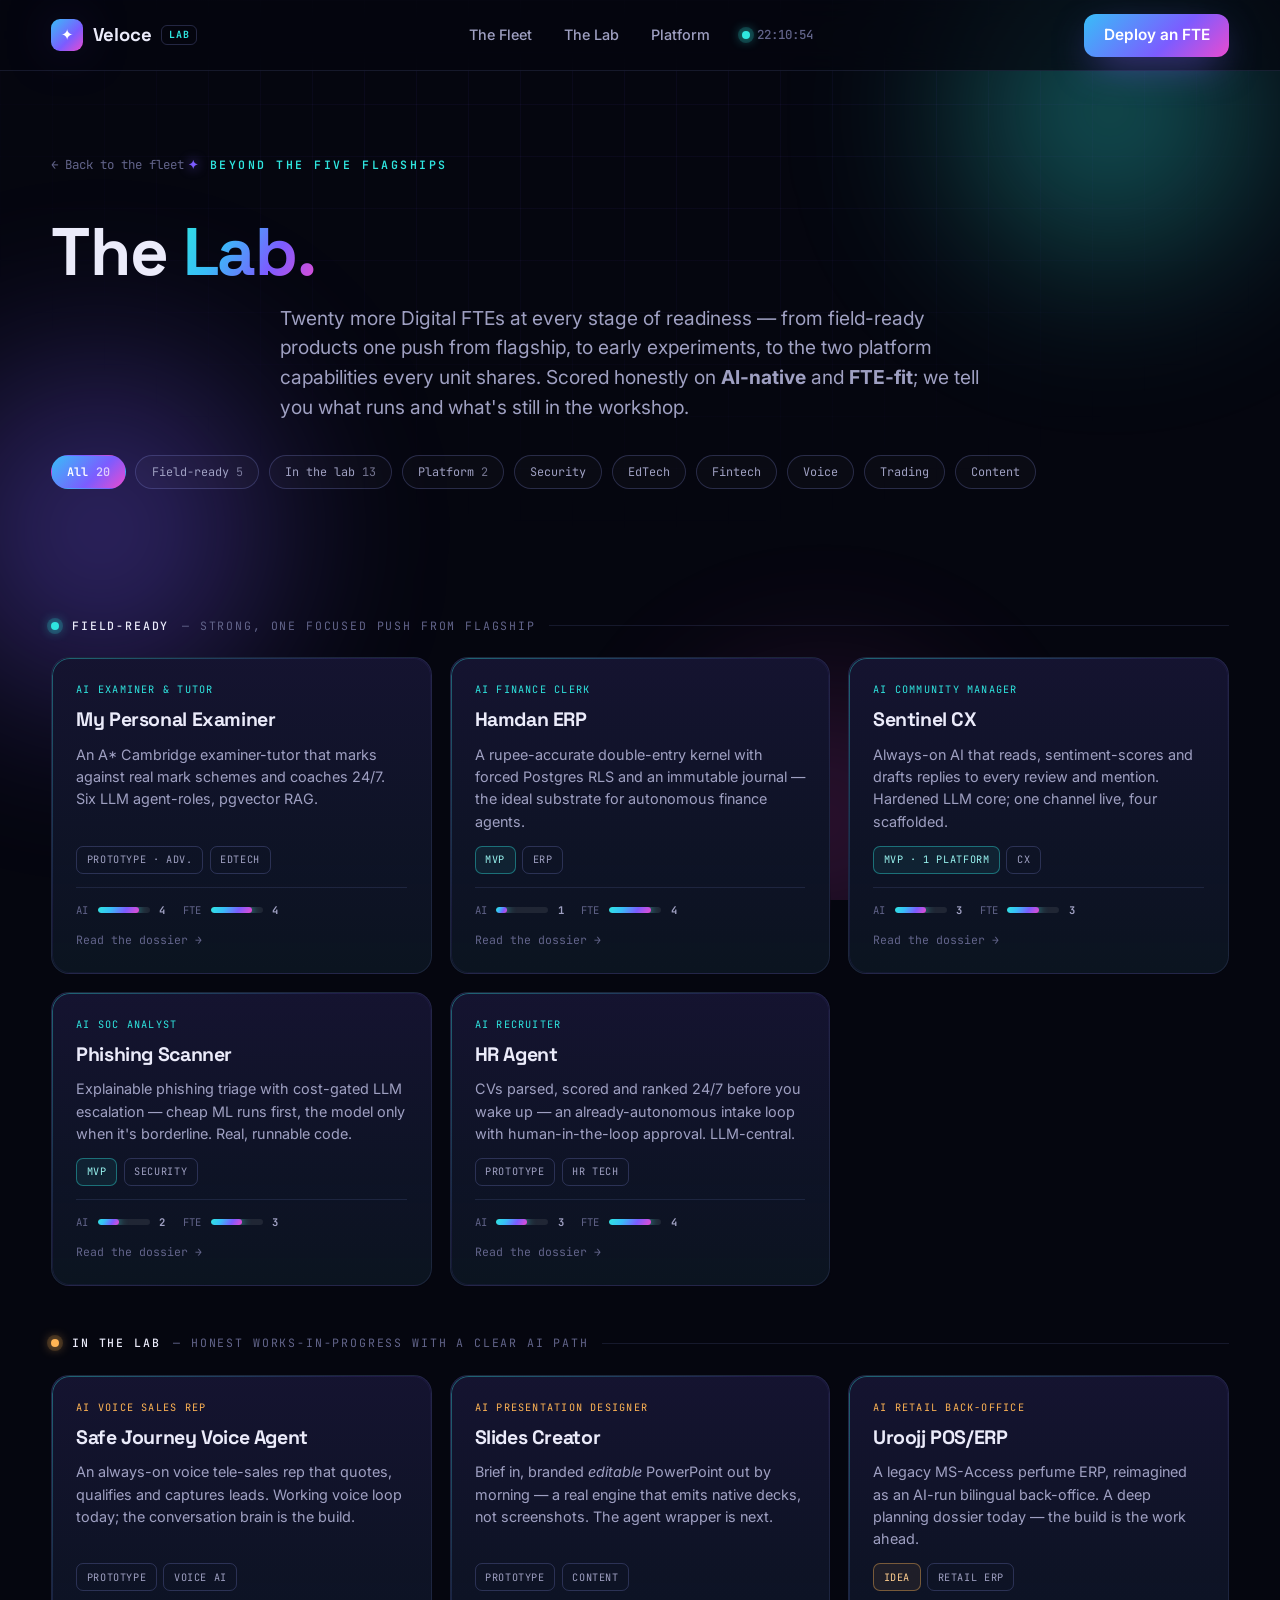
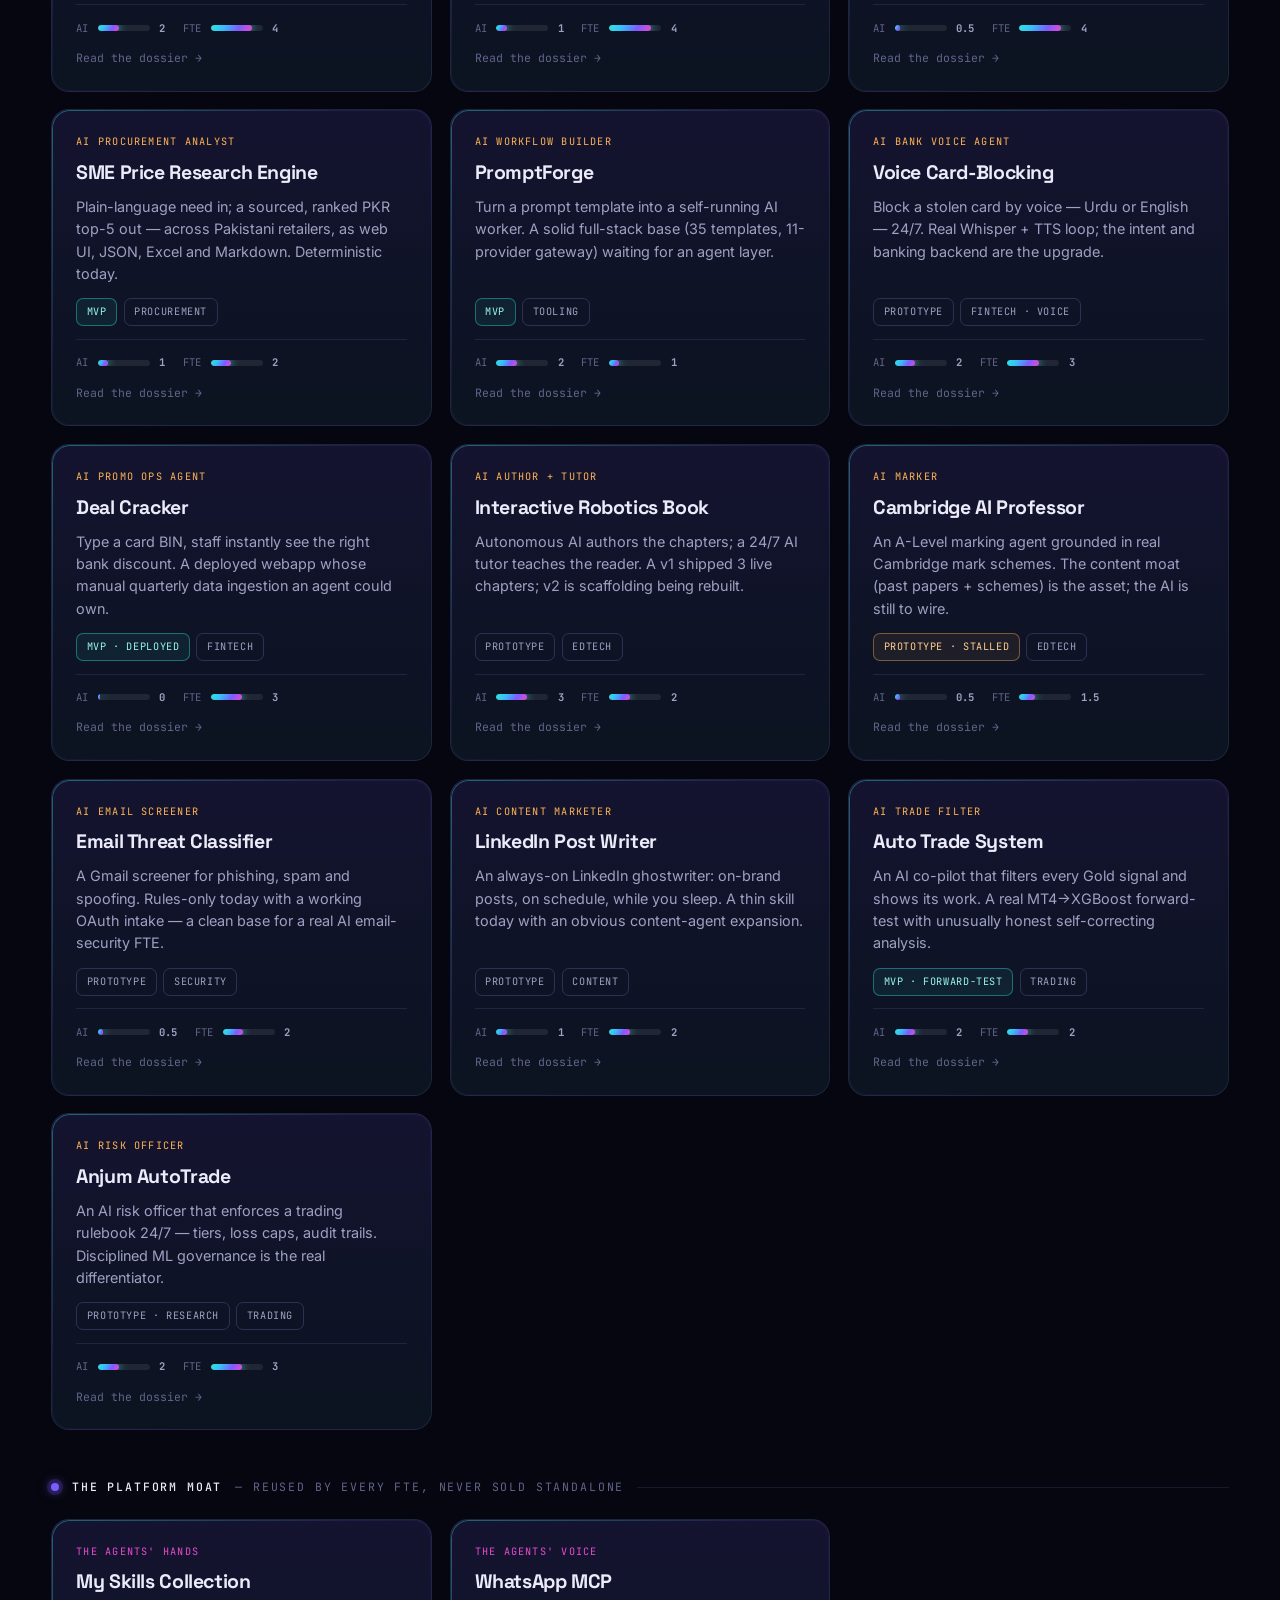
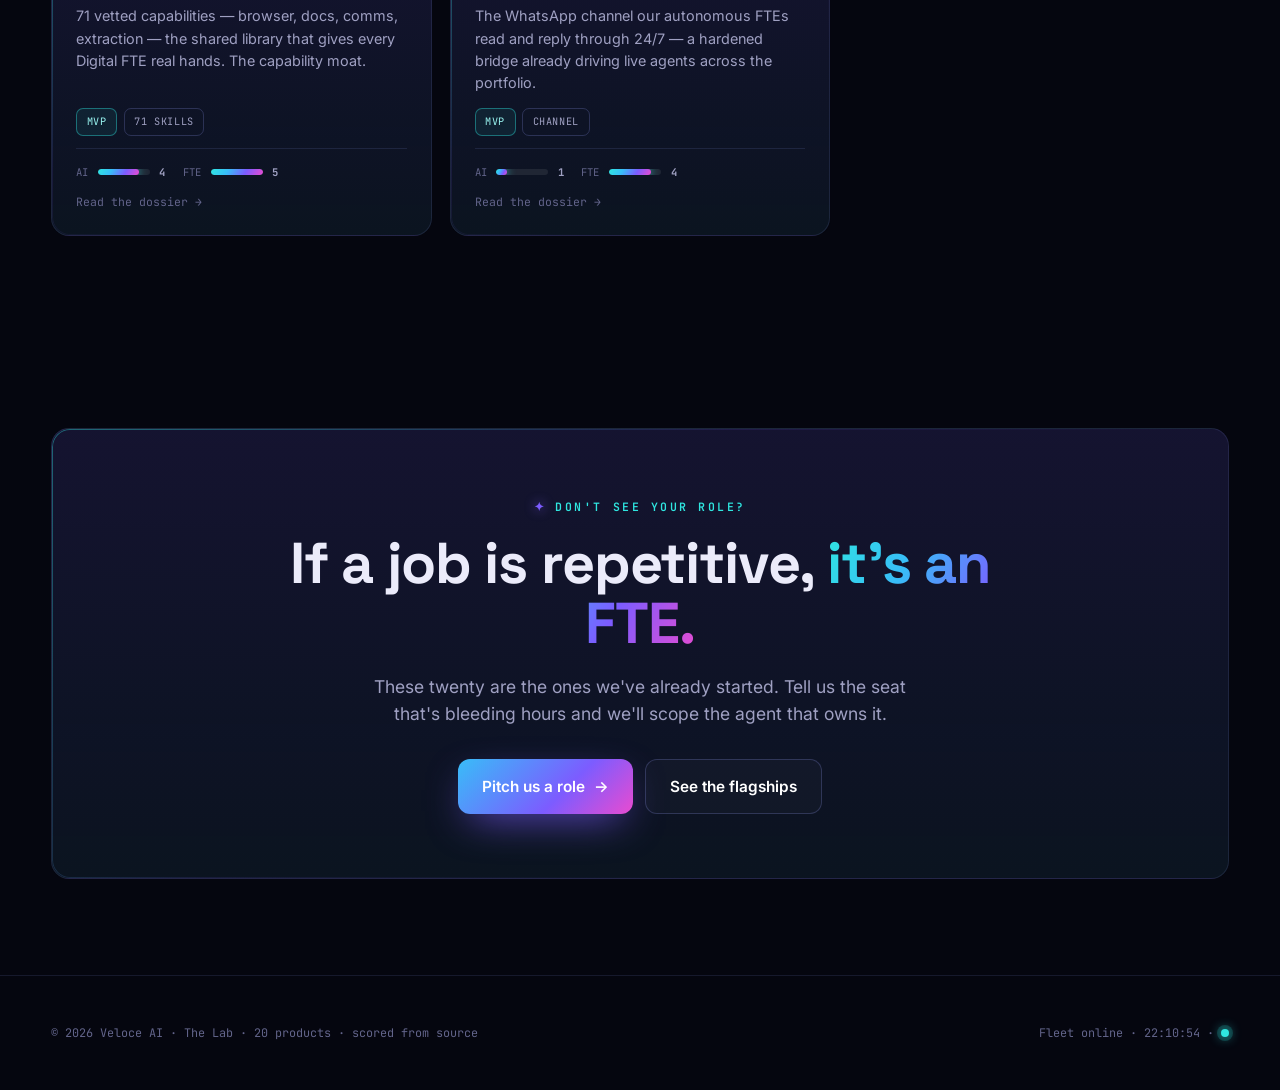
==== lab.html @ d2871a41 "Veloce-AI v0.2 — homepage showcase (brand, illustrations, process path, intro) Co-Authored-By: Claud" ====
<!DOCTYPE html>
<html lang="en">
<head>
<meta charset="UTF-8" />
<meta name="viewport" content="width=device-width, initial-scale=1.0" />
<title>The Lab · 20 more FTEs in development — Veloce AI</title>
<meta name="description" content="Beyond the five flagships: 20 more Digital FTEs across security, fintech, edtech, voice, content and trading — field-ready, incubating, and the platform capabilities that power them all." />
<link rel="preconnect" href="https://fonts.googleapis.com">
<link rel="preconnect" href="https://fonts.gstatic.com" crossorigin>
<link href="https://fonts.googleapis.com/css2?family=Space+Grotesk:wght@500;600;700&family=Inter:wght@400;500;600;700&family=JetBrains+Mono:wght@400;500;600&display=swap" rel="stylesheet">
<link rel="stylesheet" href="assets/styles.css" />
<noscript><style>.reveal{opacity:1!important;transform:none!important}.lab-card.hide{display:flex!important}</style></noscript>
</head>
<body>
<div class="void-base"></div>
<div class="orbs"><span class="orb c1"></span><span class="orb c2"></span><span class="orb c3"></span></div>
<div class="grid-bg"></div>

<nav>
  <div class="wrap">
    <a class="brand" href="index.html"><span class="mark">✦</span> Veloce <span class="ai">LAB</span></a>
    <div class="nav-links">
      <a href="index.html#fleet">The Fleet</a>
      <a href="lab.html">The Lab</a>
      <a href="index.html#platform">Platform</a>
      <span class="nav-clock"><span class="dot"></span><span data-clock>00:00:00</span></span>
    </div>
    <div class="nav-cta"><a href="index.html#final" class="btn btn-primary" style="padding:.6rem 1.2rem">Deploy an FTE</a></div>
    <div class="nav-burger"><span></span><span></span><span></span></div>
  </div>
</nav>

<header class="hero p-hero">
  <div class="wrap">
    <a class="p-back" href="index.html#fleet">← Back to the fleet</a>
    <span class="eyebrow reveal">Beyond the five flagships</span>
    <h1 class="reveal">The <span class="ai-grad-text">Lab.</span></h1>
    <p class="sub reveal">Twenty more Digital FTEs at every stage of readiness — from field-ready products one push from flagship, to early experiments, to the two platform capabilities every unit shares. Scored honestly on <b>AI-native</b> and <b>FTE-fit</b>; we tell you what runs and what's still in the workshop.</p>
    <div class="lab-filters reveal">
      <button class="chip active" data-filter="all">All <span class="c">20</span></button>
      <button class="chip" data-filter="field">Field-ready <span class="c">5</span></button>
      <button class="chip" data-filter="lab">In the lab <span class="c">13</span></button>
      <button class="chip" data-filter="platform">Platform <span class="c">2</span></button>
      <button class="chip" data-filter="security">Security</button>
      <button class="chip" data-filter="edtech">EdTech</button>
      <button class="chip" data-filter="fintech">Fintech</button>
      <button class="chip" data-filter="voice">Voice</button>
      <button class="chip" data-filter="trading">Trading</button>
      <button class="chip" data-filter="content">Content</button>
    </div>
  </div>
</header>

<section style="padding-top:1rem">
  <div class="wrap">

    <!-- FIELD-READY -->
    <div class="lab-cat reveal"><span class="dot"></span> <b>Field-ready</b> — strong, one focused push from flagship</div>
    <div class="lab-grid">

      <a class="lab-card glass t-field reveal" data-cat="field edtech" href="../reports/projects/my-personal-examiner.md">
        <div class="lab-role">AI Examiner &amp; Tutor</div><h3>My Personal Examiner</h3>
        <p class="lab-hook">An A* Cambridge examiner-tutor that marks against real mark schemes and coaches 24/7. Six LLM agent-roles, pgvector RAG.</p>
        <div class="lab-tags"><span class="tag">Prototype · adv.</span><span class="tag">EdTech</span></div>
        <div class="lab-meters">
          <div class="meter-row">AI<div class="bar"><i style="width:80%"></i></div><b>4</b></div>
          <div class="meter-row">FTE<div class="bar"><i style="width:80%"></i></div><b>4</b></div>
        </div>
        <span class="lab-open">Read the dossier →</span>
      </a>

      <a class="lab-card glass t-field reveal" data-cat="field erp" href="../reports/projects/hamdan-ent.md">
        <div class="lab-role">AI Finance Clerk</div><h3>Hamdan ERP</h3>
        <p class="lab-hook">A rupee-accurate double-entry kernel with forced Postgres RLS and an immutable journal — the ideal substrate for autonomous finance agents.</p>
        <div class="lab-tags"><span class="tag tag-live">MVP</span><span class="tag">ERP</span></div>
        <div class="lab-meters">
          <div class="meter-row">AI<div class="bar"><i style="width:20%"></i></div><b>1</b></div>
          <div class="meter-row">FTE<div class="bar"><i style="width:80%"></i></div><b>4</b></div>
        </div>
        <span class="lab-open">Read the dossier →</span>
      </a>

      <a class="lab-card glass t-field reveal" data-cat="field cx" href="../reports/projects/social-scrapper.md">
        <div class="lab-role">AI Community Manager</div><h3>Sentinel CX</h3>
        <p class="lab-hook">Always-on AI that reads, sentiment-scores and drafts replies to every review and mention. Hardened LLM core; one channel live, four scaffolded.</p>
        <div class="lab-tags"><span class="tag tag-live">MVP · 1 platform</span><span class="tag">CX</span></div>
        <div class="lab-meters">
          <div class="meter-row">AI<div class="bar"><i style="width:60%"></i></div><b>3</b></div>
          <div class="meter-row">FTE<div class="bar"><i style="width:60%"></i></div><b>3</b></div>
        </div>
        <span class="lab-open">Read the dossier →</span>
      </a>

      <a class="lab-card glass t-field reveal" data-cat="field security" href="../reports/projects/phishing-scanner.md">
        <div class="lab-role">AI SOC Analyst</div><h3>Phishing Scanner</h3>
        <p class="lab-hook">Explainable phishing triage with cost-gated LLM escalation — cheap ML runs first, the model only when it's borderline. Real, runnable code.</p>
        <div class="lab-tags"><span class="tag tag-live">MVP</span><span class="tag">Security</span></div>
        <div class="lab-meters">
          <div class="meter-row">AI<div class="bar"><i style="width:40%"></i></div><b>2</b></div>
          <div class="meter-row">FTE<div class="bar"><i style="width:60%"></i></div><b>3</b></div>
        </div>
        <span class="lab-open">Read the dossier →</span>
      </a>

      <a class="lab-card glass t-field reveal" data-cat="field hr" href="../reports/projects/hr-agent.md">
        <div class="lab-role">AI Recruiter</div><h3>HR Agent</h3>
        <p class="lab-hook">CVs parsed, scored and ranked 24/7 before you wake up — an already-autonomous intake loop with human-in-the-loop approval. LLM-central.</p>
        <div class="lab-tags"><span class="tag">Prototype</span><span class="tag">HR Tech</span></div>
        <div class="lab-meters">
          <div class="meter-row">AI<div class="bar"><i style="width:60%"></i></div><b>3</b></div>
          <div class="meter-row">FTE<div class="bar"><i style="width:80%"></i></div><b>4</b></div>
        </div>
        <span class="lab-open">Read the dossier →</span>
      </a>
    </div>

    <!-- IN THE LAB -->
    <div class="lab-cat reveal"><span class="dot amber"></span> <b>In the lab</b> — honest works-in-progress with a clear AI path</div>
    <div class="lab-grid">

      <a class="lab-card glass t-lab reveal" data-cat="lab voice" href="../reports/projects/travel-insurance-voice-agent.md">
        <div class="lab-role">AI Voice Sales Rep</div><h3>Safe Journey Voice Agent</h3>
        <p class="lab-hook">An always-on voice tele-sales rep that quotes, qualifies and captures leads. Working voice loop today; the conversation brain is the build.</p>
        <div class="lab-tags"><span class="tag">Prototype</span><span class="tag">Voice AI</span></div>
        <div class="lab-meters">
          <div class="meter-row">AI<div class="bar"><i style="width:40%"></i></div><b>2</b></div>
          <div class="meter-row">FTE<div class="bar"><i style="width:80%"></i></div><b>4</b></div>
        </div>
        <span class="lab-open">Read the dossier →</span>
      </a>

      <a class="lab-card glass t-lab reveal" data-cat="lab content" href="../reports/projects/slides-creator.md">
        <div class="lab-role">AI Presentation Designer</div><h3>Slides Creator</h3>
        <p class="lab-hook">Brief in, branded <em>editable</em> PowerPoint out by morning — a real engine that emits native decks, not screenshots. The agent wrapper is next.</p>
        <div class="lab-tags"><span class="tag">Prototype</span><span class="tag">Content</span></div>
        <div class="lab-meters">
          <div class="meter-row">AI<div class="bar"><i style="width:20%"></i></div><b>1</b></div>
          <div class="meter-row">FTE<div class="bar"><i style="width:80%"></i></div><b>4</b></div>
        </div>
        <span class="lab-open">Read the dossier →</span>
      </a>

      <a class="lab-card glass t-lab reveal" data-cat="lab erp" href="../reports/projects/alyan-uroojj-pos.md">
        <div class="lab-role">AI Retail Back-Office</div><h3>Uroojj POS/ERP</h3>
        <p class="lab-hook">A legacy MS-Access perfume ERP, reimagined as an AI-run bilingual back-office. A deep planning dossier today — the build is the work ahead.</p>
        <div class="lab-tags"><span class="tag tag-road">Idea</span><span class="tag">Retail ERP</span></div>
        <div class="lab-meters">
          <div class="meter-row">AI<div class="bar"><i style="width:10%"></i></div><b>0.5</b></div>
          <div class="meter-row">FTE<div class="bar"><i style="width:80%"></i></div><b>4</b></div>
        </div>
        <span class="lab-open">Read the dossier →</span>
      </a>

      <a class="lab-card glass t-lab reveal" data-cat="lab procurement" href="../reports/projects/price-research.md">
        <div class="lab-role">AI Procurement Analyst</div><h3>SME Price Research Engine</h3>
        <p class="lab-hook">Plain-language need in; a sourced, ranked PKR top-5 out — across Pakistani retailers, as web UI, JSON, Excel and Markdown. Deterministic today.</p>
        <div class="lab-tags"><span class="tag tag-live">MVP</span><span class="tag">Procurement</span></div>
        <div class="lab-meters">
          <div class="meter-row">AI<div class="bar"><i style="width:20%"></i></div><b>1</b></div>
          <div class="meter-row">FTE<div class="bar"><i style="width:40%"></i></div><b>2</b></div>
        </div>
        <span class="lab-open">Read the dossier →</span>
      </a>

      <a class="lab-card glass t-lab reveal" data-cat="lab tooling" href="../reports/projects/promptforge.md">
        <div class="lab-role">AI Workflow Builder</div><h3>PromptForge</h3>
        <p class="lab-hook">Turn a prompt template into a self-running AI worker. A solid full-stack base (35 templates, 11-provider gateway) waiting for an agent layer.</p>
        <div class="lab-tags"><span class="tag tag-live">MVP</span><span class="tag">Tooling</span></div>
        <div class="lab-meters">
          <div class="meter-row">AI<div class="bar"><i style="width:40%"></i></div><b>2</b></div>
          <div class="meter-row">FTE<div class="bar"><i style="width:20%"></i></div><b>1</b></div>
        </div>
        <span class="lab-open">Read the dossier →</span>
      </a>

      <a class="lab-card glass t-lab reveal" data-cat="lab fintech voice" href="../reports/projects/card-blocking-demo.md">
        <div class="lab-role">AI Bank Voice Agent</div><h3>Voice Card-Blocking</h3>
        <p class="lab-hook">Block a stolen card by voice — Urdu or English — 24/7. Real Whisper + TTS loop; the intent and banking backend are the upgrade.</p>
        <div class="lab-tags"><span class="tag">Prototype</span><span class="tag">Fintech · Voice</span></div>
        <div class="lab-meters">
          <div class="meter-row">AI<div class="bar"><i style="width:40%"></i></div><b>2</b></div>
          <div class="meter-row">FTE<div class="bar"><i style="width:60%"></i></div><b>3</b></div>
        </div>
        <span class="lab-open">Read the dossier →</span>
      </a>

      <a class="lab-card glass t-lab reveal" data-cat="lab fintech" href="../reports/projects/card-bin-tracker.md">
        <div class="lab-role">AI Promo Ops Agent</div><h3>Deal Cracker</h3>
        <p class="lab-hook">Type a card BIN, staff instantly see the right bank discount. A deployed webapp whose manual quarterly data ingestion an agent could own.</p>
        <div class="lab-tags"><span class="tag tag-live">MVP · deployed</span><span class="tag">Fintech</span></div>
        <div class="lab-meters">
          <div class="meter-row">AI<div class="bar"><i style="width:4%"></i></div><b>0</b></div>
          <div class="meter-row">FTE<div class="bar"><i style="width:60%"></i></div><b>3</b></div>
        </div>
        <span class="lab-open">Read the dossier →</span>
      </a>

      <a class="lab-card glass t-lab reveal" data-cat="lab edtech" href="../reports/projects/interactive-robotics-book.md">
        <div class="lab-role">AI Author + Tutor</div><h3>Interactive Robotics Book</h3>
        <p class="lab-hook">Autonomous AI authors the chapters; a 24/7 AI tutor teaches the reader. A v1 shipped 3 live chapters; v2 is scaffolding being rebuilt.</p>
        <div class="lab-tags"><span class="tag">Prototype</span><span class="tag">EdTech</span></div>
        <div class="lab-meters">
          <div class="meter-row">AI<div class="bar"><i style="width:60%"></i></div><b>3</b></div>
          <div class="meter-row">FTE<div class="bar"><i style="width:40%"></i></div><b>2</b></div>
        </div>
        <span class="lab-open">Read the dossier →</span>
      </a>

      <a class="lab-card glass t-lab reveal" data-cat="lab edtech" href="../reports/projects/a-level-learning.md">
        <div class="lab-role">AI Marker</div><h3>Cambridge AI Professor</h3>
        <p class="lab-hook">An A-Level marking agent grounded in real Cambridge mark schemes. The content moat (past papers + schemes) is the asset; the AI is still to wire.</p>
        <div class="lab-tags"><span class="tag tag-road">Prototype · stalled</span><span class="tag">EdTech</span></div>
        <div class="lab-meters">
          <div class="meter-row">AI<div class="bar"><i style="width:10%"></i></div><b>0.5</b></div>
          <div class="meter-row">FTE<div class="bar"><i style="width:30%"></i></div><b>1.5</b></div>
        </div>
        <span class="lab-open">Read the dossier →</span>
      </a>

      <a class="lab-card glass t-lab reveal" data-cat="lab security" href="../reports/projects/email-spam-classifier.md">
        <div class="lab-role">AI Email Screener</div><h3>Email Threat Classifier</h3>
        <p class="lab-hook">A Gmail screener for phishing, spam and spoofing. Rules-only today with a working OAuth intake — a clean base for a real AI email-security FTE.</p>
        <div class="lab-tags"><span class="tag">Prototype</span><span class="tag">Security</span></div>
        <div class="lab-meters">
          <div class="meter-row">AI<div class="bar"><i style="width:10%"></i></div><b>0.5</b></div>
          <div class="meter-row">FTE<div class="bar"><i style="width:40%"></i></div><b>2</b></div>
        </div>
        <span class="lab-open">Read the dossier →</span>
      </a>

      <a class="lab-card glass t-lab reveal" data-cat="lab content" href="../reports/projects/linkedin-post.md">
        <div class="lab-role">AI Content Marketer</div><h3>LinkedIn Post Writer</h3>
        <p class="lab-hook">An always-on LinkedIn ghostwriter: on-brand posts, on schedule, while you sleep. A thin skill today with an obvious content-agent expansion.</p>
        <div class="lab-tags"><span class="tag">Prototype</span><span class="tag">Content</span></div>
        <div class="lab-meters">
          <div class="meter-row">AI<div class="bar"><i style="width:20%"></i></div><b>1</b></div>
          <div class="meter-row">FTE<div class="bar"><i style="width:40%"></i></div><b>2</b></div>
        </div>
        <span class="lab-open">Read the dossier →</span>
      </a>

      <a class="lab-card glass t-lab reveal" data-cat="lab trading" href="../reports/projects/auto-trade.md">
        <div class="lab-role">AI Trade Filter</div><h3>Auto Trade System</h3>
        <p class="lab-hook">An AI co-pilot that filters every Gold signal and shows its work. A real MT4→XGBoost forward-test with unusually honest self-correcting analysis.</p>
        <div class="lab-tags"><span class="tag tag-live">MVP · forward-test</span><span class="tag">Trading</span></div>
        <div class="lab-meters">
          <div class="meter-row">AI<div class="bar"><i style="width:40%"></i></div><b>2</b></div>
          <div class="meter-row">FTE<div class="bar"><i style="width:40%"></i></div><b>2</b></div>
        </div>
        <span class="lab-open">Read the dossier →</span>
      </a>

      <a class="lab-card glass t-lab reveal" data-cat="lab trading" href="../reports/projects/anjum-autotrade.md">
        <div class="lab-role">AI Risk Officer</div><h3>Anjum AutoTrade</h3>
        <p class="lab-hook">An AI risk officer that enforces a trading rulebook 24/7 — tiers, loss caps, audit trails. Disciplined ML governance is the real differentiator.</p>
        <div class="lab-tags"><span class="tag">Prototype · research</span><span class="tag">Trading</span></div>
        <div class="lab-meters">
          <div class="meter-row">AI<div class="bar"><i style="width:40%"></i></div><b>2</b></div>
          <div class="meter-row">FTE<div class="bar"><i style="width:60%"></i></div><b>3</b></div>
        </div>
        <span class="lab-open">Read the dossier →</span>
      </a>
    </div>

    <!-- PLATFORM -->
    <div class="lab-cat reveal"><span class="dot violet"></span> <b>The platform moat</b> — reused by every FTE, never sold standalone</div>
    <div class="lab-grid">

      <a class="lab-card glass t-moat reveal" data-cat="platform" href="../reports/projects/my-skills.md">
        <div class="lab-role">The agents' hands</div><h3>My Skills Collection</h3>
        <p class="lab-hook">71 vetted capabilities — browser, docs, comms, extraction — the shared library that gives every Digital FTE real hands. The capability moat.</p>
        <div class="lab-tags"><span class="tag tag-live">MVP</span><span class="tag">71 skills</span></div>
        <div class="lab-meters">
          <div class="meter-row">AI<div class="bar"><i style="width:80%"></i></div><b>4</b></div>
          <div class="meter-row">FTE<div class="bar"><i style="width:100%"></i></div><b>5</b></div>
        </div>
        <span class="lab-open">Read the dossier →</span>
      </a>

      <a class="lab-card glass t-moat reveal" data-cat="platform" href="../reports/projects/whatsapp-mcp.md">
        <div class="lab-role">The agents' voice</div><h3>WhatsApp MCP</h3>
        <p class="lab-hook">The WhatsApp channel our autonomous FTEs read and reply through 24/7 — a hardened bridge already driving live agents across the portfolio.</p>
        <div class="lab-tags"><span class="tag tag-live">MVP</span><span class="tag">Channel</span></div>
        <div class="lab-meters">
          <div class="meter-row">AI<div class="bar"><i style="width:20%"></i></div><b>1</b></div>
          <div class="meter-row">FTE<div class="bar"><i style="width:80%"></i></div><b>4</b></div>
        </div>
        <span class="lab-open">Read the dossier →</span>
      </a>
    </div>
  </div>
</section>

<section class="final">
  <div class="wrap">
    <div class="final-card glass reveal">
      <span class="eyebrow" style="justify-content:center;display:inline-flex">Don't see your role?</span>
      <h2>If a job is repetitive, <span class="ai-grad-text">it's an FTE.</span></h2>
      <p>These twenty are the ones we've already started. Tell us the seat that's bleeding hours and we'll scope the agent that owns it.</p>
      <div style="display:flex;gap:.8rem;justify-content:center;flex-wrap:wrap">
        <a href="mailto:hello@veloce-ai.com" class="btn btn-primary">Pitch us a role <span class="arr">→</span></a>
        <a href="index.html#fleet" class="btn btn-ghost">See the flagships</a>
      </div>
    </div>
  </div>
</section>

<footer>
  <div class="wrap"><div class="foot-bottom" style="border:none;margin:0;padding:0">
    <span>© 2026 Veloce AI · The Lab · 20 products · scored from source</span>
    <span>Fleet online · <span data-clock>00:00:00</span> · <span class="dot" style="display:inline-block"></span></span>
  </div></div>
</footer>

<script src="assets/app.js"></script>
</body>
</html>
---- assets/styles.css ----
/* ============================================================
   Veloce AI — The Restless Workforce · AI-native design system
   Adapted from the ComplaintHub enterprise "AI spectrum" kit.
   Shared by index.html, products/*.html and lab.html
   ============================================================ */

:root{
  /* AI spectrum */
  --cyan:#2FE6E0; --azure:#38BDF8; --violet:#7C5CFF; --magenta:#E94BD0;
  --amber:#FFB454;
  --ai-grad:linear-gradient(120deg,#2FE6E0 0%,#38BDF8 32%,#7C5CFF 66%,#E94BD0 100%);
  --ai-grad-2:linear-gradient(135deg,#38BDF8,#7C5CFF 60%,#E94BD0);
  --glass-grad:linear-gradient(180deg,rgba(124,92,255,.10),rgba(47,230,224,.04));

  /* Void surfaces */
  --void:#05060F; --void-2:#090B18; --void-3:#0E1124;
  --panel:rgba(255,255,255,.025); --panel-2:rgba(255,255,255,.045);

  --line:rgba(150,160,255,.12); --line-2:rgba(150,160,255,.22); --line-glow:rgba(56,189,248,.35);

  /* Text */
  --text:#EBEBFA; --fog:#9FA0C2; --muted:#62648A;

  --glow-c:0 0 50px -8px rgba(47,230,224,.45);
  --glow-v:0 0 50px -8px rgba(124,92,255,.5);
  --shadow:0 40px 120px -40px rgba(0,0,0,.8);

  --radius:18px; --radius-lg:24px;

  --font-display:'Space Grotesk',system-ui,sans-serif;
  --font-body:'Inter',system-ui,sans-serif;
  --font-mono:'JetBrains Mono',ui-monospace,monospace;
}

*{ margin:0; padding:0; box-sizing:border-box; }
html{ scroll-behavior:smooth; }
body{ font-family:var(--font-body); background:var(--void); color:var(--text); line-height:1.55; -webkit-font-smoothing:antialiased; overflow-x:hidden; }
h1,h2,h3,.display{ font-family:var(--font-display); letter-spacing:-.02em; line-height:1.04; }
a{ color:inherit; text-decoration:none; }
.wrap{ width:min(1200px,92vw); margin-inline:auto; }
::selection{ background:rgba(124,92,255,.35); color:#fff; }

/* ---------- AI atoms ---------- */
.ai-grad-text{ background:var(--ai-grad); -webkit-background-clip:text; background-clip:text; color:transparent; }
.eyebrow{ display:inline-flex; align-items:center; gap:.55rem; font-family:var(--font-mono); font-size:.72rem; font-weight:600; letter-spacing:.22em; text-transform:uppercase; color:var(--cyan); }
.eyebrow::before{ content:"✦"; color:var(--violet); filter:drop-shadow(0 0 6px var(--violet)); }

.ai-badge{ display:inline-flex; align-items:center; gap:.4rem; padding:.3rem .7rem; border-radius:999px; font-family:var(--font-mono); font-size:.68rem; font-weight:600; letter-spacing:.08em; color:#fff; background:rgba(124,92,255,.12); border:1px solid rgba(124,92,255,.4); box-shadow:0 0 18px -4px rgba(124,92,255,.6); }
.ai-badge::before{ content:"✦"; color:var(--cyan); }

.pill{ display:inline-flex; align-items:center; gap:.5rem; padding:.4rem .85rem; border-radius:999px; background:var(--panel); border:1px solid var(--line); font-size:.8rem; font-weight:500; color:var(--fog); }
.dot{ width:8px; height:8px; border-radius:50%; background:#2FE6E0; box-shadow:0 0 0 4px rgba(47,230,224,.18),0 0 12px var(--cyan); flex:none; }
.dot.amber{ background:var(--amber); box-shadow:0 0 0 4px rgba(255,180,84,.16),0 0 12px var(--amber); }
.dot.violet{ background:var(--violet); box-shadow:0 0 0 4px rgba(124,92,255,.18),0 0 12px var(--violet); }

/* status tags */
.tag{ font-family:var(--font-mono); font-size:.64rem; letter-spacing:.06em; text-transform:uppercase; padding:.32rem .6rem; border-radius:7px; border:1px solid var(--line-2); color:var(--fog); white-space:nowrap; display:inline-flex; align-items:center; gap:.4rem; }
.tag-live{ color:#9af6f2; border-color:rgba(47,230,224,.4); background:rgba(47,230,224,.07); }
.tag-prod{ color:#9af6f2; border-color:rgba(47,230,224,.55); background:rgba(47,230,224,.1); box-shadow:0 0 16px -6px var(--cyan); }
.tag-road{ color:#ffce8f; border-color:rgba(255,180,84,.4); background:rgba(255,180,84,.07); }

.btn{ display:inline-flex; align-items:center; gap:.55rem; padding:.9rem 1.5rem; border-radius:12px; font-family:var(--font-body); font-weight:600; font-size:.96rem; cursor:pointer; border:0; transition:transform .18s ease,box-shadow .2s ease,background .2s; }
.btn:hover{ transform:translateY(-2px); }
.btn .arr{ transition:transform .2s ease; }
.btn:hover .arr{ transform:translateX(4px); }
.btn-primary{ background:var(--ai-grad-2); color:#fff; box-shadow:0 14px 40px -12px rgba(124,92,255,.8); }
.btn-primary:hover{ box-shadow:0 20px 50px -12px rgba(124,92,255,.95); }
.btn-ghost{ background:var(--panel); color:#fff; border:1px solid var(--line-2); }
.btn-ghost:hover{ background:var(--panel-2); border-color:var(--line-glow); }

/* gradient-bordered glass card */
.glass{ position:relative; background:var(--glass-grad),var(--void-2); border:1px solid var(--line); border-radius:var(--radius); backdrop-filter:blur(10px); }
.glass::before{ content:""; position:absolute; inset:0; border-radius:inherit; padding:1px; background:linear-gradient(140deg,rgba(47,230,224,.5),rgba(124,92,255,.15) 40%,transparent 70%); -webkit-mask:linear-gradient(#000 0 0) content-box,linear-gradient(#000 0 0); -webkit-mask-composite:xor; mask-composite:exclude; pointer-events:none; opacity:.8; }

/* backdrop layers */
.grid-bg{ position:fixed; inset:0; z-index:-2; pointer-events:none; background-image:linear-gradient(rgba(124,92,255,.05) 1px,transparent 1px),linear-gradient(90deg,rgba(124,92,255,.05) 1px,transparent 1px); background-size:52px 52px; -webkit-mask-image:radial-gradient(80vw 80vh at 50% 0%,#000 30%,transparent 75%); mask-image:radial-gradient(80vw 80vh at 50% 0%,#000 30%,transparent 75%); }
.orbs{ position:fixed; inset:0; z-index:-3; pointer-events:none; overflow:hidden; }
.orb{ position:absolute; border-radius:50%; filter:blur(80px); opacity:.5; animation:float 14s ease-in-out infinite; }
.orb.c1{ width:460px; height:460px; background:radial-gradient(circle,#2FE6E0,transparent 65%); top:-120px; right:-60px; }
.orb.c2{ width:520px; height:520px; background:radial-gradient(circle,#7C5CFF,transparent 65%); top:30%; left:-160px; animation-delay:-4s; }
.orb.c3{ width:400px; height:400px; background:radial-gradient(circle,#E94BD0,transparent 65%); bottom:-120px; right:20%; opacity:.3; animation-delay:-8s; }
@keyframes float{ 0%,100%{ transform:translateY(0) translateX(0); } 50%{ transform:translateY(-30px) translateX(20px); } }
.void-base{ position:fixed; inset:0; z-index:-4; background:var(--void); pointer-events:none; }

/* ---------- NAV ---------- */
nav{ position:sticky; top:0; z-index:50; backdrop-filter:blur(16px); background:rgba(5,6,15,.7); border-bottom:1px solid var(--line); }
nav .wrap{ display:flex; align-items:center; justify-content:space-between; padding:.85rem 0; }
.brand{ display:flex; align-items:center; gap:.6rem; font-family:var(--font-display); font-weight:700; font-size:1.16rem; }
.brand .mark{ width:32px; height:32px; border-radius:9px; background:var(--ai-grad-2); display:grid; place-items:center; font-size:.95rem; box-shadow:var(--glow-v); color:#fff; }
.brand .ai{ font-family:var(--font-mono); font-size:.62rem; padding:.1rem .4rem; border-radius:6px; border:1px solid var(--line-2); color:var(--cyan); letter-spacing:.1em; }
.nav-links{ display:flex; gap:2rem; font-size:.9rem; color:var(--fog); font-weight:500; align-items:center; }
.nav-links a:hover{ color:#fff; }
.nav-clock{ display:flex; align-items:center; gap:.45rem; font-family:var(--font-mono); font-size:.78rem; color:var(--muted); }
.nav-cta{ display:flex; gap:.6rem; align-items:center; }
.nav-burger{ display:none; flex-direction:column; gap:5px; cursor:pointer; }
.nav-burger span{ width:24px; height:2px; background:var(--text); border-radius:2px; }
@media (max-width:900px){ .nav-links{ display:none; } .nav-burger{ display:flex; } .nav-cta .btn-ghost{ display:none; } }

/* ---------- HERO ---------- */
header.hero{ padding:5rem 0 4rem; }
.hero-center{ text-align:center; max-width:62rem; margin-inline:auto; }
.hero h1{ font-size:clamp(2.6rem,6vw,4.7rem); font-weight:700; margin:1.3rem 0 1.4rem; }
.hero .sub{ font-size:clamp(1.05rem,1.6vw,1.3rem); color:var(--fog); max-width:48ch; margin:0 auto; }
.hero-cta{ display:flex; gap:.8rem; justify-content:center; margin:2.2rem 0 1.4rem; flex-wrap:wrap; }
.hero-meta{ display:flex; gap:1.4rem; justify-content:center; color:var(--muted); font-size:.84rem; flex-wrap:wrap; }
.hero-meta span{ display:flex; align-items:center; gap:.45rem; }

/* command bar + answer */
.cmdbar{ max-width:740px; margin:3rem auto 0; padding:1.1rem 1.2rem; border-radius:16px; display:flex; align-items:center; gap:.9rem; }
.cmdbar .spark{ width:34px; height:34px; border-radius:10px; background:var(--ai-grad); display:grid; place-items:center; font-size:1rem; box-shadow:var(--glow-v); flex-shrink:0; }
.cmdbar .typed{ flex:1; font-family:var(--font-mono); font-size:.92rem; color:var(--text); text-align:left; }
.cmdbar .typed .cur{ display:inline-block; width:2px; height:1.05em; background:var(--cyan); vertical-align:-2px; margin-left:2px; animation:blink 1.1s steps(1) infinite; box-shadow:0 0 8px var(--cyan); }
@keyframes blink{ 50%{ opacity:0; } }
.cmdbar .go{ font-family:var(--font-mono); font-size:.7rem; padding:.4rem .7rem; border-radius:8px; border:1px solid var(--line-2); color:var(--fog); white-space:nowrap; }
.ai-answer{ max-width:740px; margin:.9rem auto 0; padding:1.1rem 1.3rem; text-align:left; }
.ai-answer .who{ display:flex; align-items:center; gap:.5rem; font-size:.72rem; color:var(--violet); font-family:var(--font-mono); margin-bottom:.7rem; letter-spacing:.08em; }
.ai-answer .who .pulse{ width:7px; height:7px; border-radius:50%; background:var(--violet); box-shadow:0 0 10px var(--violet); }
.ai-answer .line{ display:flex; gap:.7rem; align-items:flex-start; font-size:.9rem; color:var(--fog); margin:.45rem 0; }
.ai-answer .line b{ color:#fff; }
.ai-answer .line .k{ color:var(--cyan); font-family:var(--font-mono); font-size:.78rem; min-width:78px; }
.ai-answer .line .ok{ margin-left:auto; color:#9af6f2; font-family:var(--font-mono); font-size:.74rem; white-space:nowrap; }

/* ---------- generic section ---------- */
section{ padding:6rem 0; position:relative; }
.section-head{ max-width:60ch; margin:0 auto 3rem; text-align:center; }
.section-head h2{ font-size:clamp(1.9rem,3.6vw,3rem); font-weight:700; margin:1rem 0; }
.section-head p{ color:var(--fog); font-size:1.06rem; }
.section-head.left{ text-align:left; margin-inline:0; }

/* compliance / heritage strip */
.compliance{ border-top:1px solid var(--line); border-bottom:1px solid var(--line); padding:1.8rem 0; }
.compliance .wrap{ display:flex; align-items:center; justify-content:space-between; gap:1.5rem; flex-wrap:wrap; }
.compliance .label{ font-family:var(--font-mono); font-size:.72rem; letter-spacing:.12em; color:var(--muted); text-transform:uppercase; }
.compliance .items{ display:flex; gap:1.6rem; flex-wrap:wrap; }
.compliance .items span{ display:flex; align-items:center; gap:.5rem; color:var(--fog); font-weight:600; font-size:.9rem; }

/* thesis pillars */
.pillars{ display:grid; grid-template-columns:repeat(3,1fr); gap:1.2rem; }
@media (max-width:980px){ .pillars{ grid-template-columns:repeat(2,1fr); } }
@media (max-width:620px){ .pillars{ grid-template-columns:1fr; } }
.pillar{ padding:1.8rem; transition:transform .2s; }
.pillar:hover{ transform:translateY(-4px); }
.pillar .ic{ width:48px; height:48px; border-radius:12px; background:var(--glass-grad); border:1px solid var(--line-2); display:grid; place-items:center; font-size:1.3rem; margin-bottom:1.1rem; box-shadow:inset 0 0 20px -8px var(--violet); }
/* Image-tile icons: the artwork is its own rounded square, so drop the glass frame and let it fill the box. */
.pillar .ic.ic-img{ background:none; border:none; box-shadow:none; overflow:hidden; }
.pillar .ic.ic-img img{ width:100%; height:100%; object-fit:contain; display:block; }
.pillar h3{ font-size:1.16rem; margin-bottom:.55rem; display:flex; align-items:center; gap:.5rem; flex-wrap:wrap; }
.pillar p{ color:var(--fog); font-size:.93rem; }

/* engine pipeline */
.engine{ background:radial-gradient(60vw 50vh at 50% 40%,rgba(124,92,255,.08),transparent 65%); }
.pipeline{ display:grid; grid-template-columns:repeat(4,1fr); gap:0; align-items:stretch; position:relative; margin-top:1rem; }
@media (max-width:900px){ .pipeline{ grid-template-columns:1fr 1fr; gap:1rem; } }
@media (max-width:560px){ .pipeline{ grid-template-columns:1fr; } }
.pstep{ padding:1.5rem 1.3rem; margin:0 .5rem; position:relative; }
.pstep .num{ font-family:var(--font-mono); font-size:.7rem; color:var(--cyan); letter-spacing:.1em; }
.pstep .ic{ font-size:1.5rem; margin:.6rem 0 .5rem; }
.pstep h3{ font-size:1.02rem; margin-bottom:.4rem; }
.pstep p{ color:var(--fog); font-size:.85rem; }
.pstep .arrow{ position:absolute; right:-10px; top:50%; transform:translateY(-50%); color:var(--violet); font-size:1.1rem; z-index:2; }
@media (max-width:900px){ .pstep .arrow{ display:none; } }

/* ---------- FLEET (flagships) ---------- */
.fleet-grid{ display:grid; grid-template-columns:repeat(2,1fr); gap:1.2rem; }
@media (max-width:860px){ .fleet-grid{ grid-template-columns:1fr; } }
.unit{ padding:1.8rem; display:flex; flex-direction:column; gap:1rem; transition:transform .25s ease; }
.unit:hover{ transform:translateY(-5px); }
.unit-top{ display:flex; align-items:flex-start; justify-content:space-between; gap:1rem; }
.unit-badge{ width:50px; height:50px; border-radius:13px; background:var(--glass-grad); border:1px solid var(--line-2); display:grid; place-items:center; font-size:1.4rem; box-shadow:inset 0 0 20px -8px var(--violet); flex:none; }
.unit-code{ font-family:var(--font-mono); font-size:.66rem; color:var(--muted); letter-spacing:.14em; text-align:right; }
.unit-role{ font-family:var(--font-mono); font-size:.7rem; letter-spacing:.16em; text-transform:uppercase; color:var(--cyan); }
.unit h3{ font-size:1.5rem; margin:.3rem 0 .1rem; }
.unit-hook{ color:var(--fog); font-size:.95rem; flex:1; }
.unit-tags{ display:flex; gap:.5rem; flex-wrap:wrap; align-items:center; }
.unit-foot{ display:flex; align-items:center; justify-content:space-between; gap:1rem; padding-top:1rem; border-top:1px solid var(--line); }
.unit-score{ font-family:var(--font-mono); font-size:.66rem; color:var(--muted); }
.unit-score b{ color:var(--fog); }
.unit-open{ display:inline-flex; align-items:center; gap:.4rem; font-family:var(--font-mono); font-size:.78rem; color:var(--cyan); }
.unit-open .arr{ transition:transform .2s; }
.unit:hover .unit-open .arr{ transform:translateX(4px); }
.fleet-more{ text-align:center; margin-top:2rem; color:var(--fog); font-size:.95rem; }
.fleet-more a{ color:var(--cyan); }

/* meters (reused on lab + product) */
.meter-row{ display:flex; align-items:center; gap:.6rem; font-family:var(--font-mono); font-size:.66rem; color:var(--muted); }
.meter-row .bar{ width:52px; height:6px; border-radius:4px; background:rgba(255,255,255,.08); overflow:hidden; }
.meter-row .bar i{ display:block; height:100%; background:var(--ai-grad); border-radius:4px; box-shadow:0 0 10px var(--cyan); }
.meter-row b{ color:var(--fog); }

/* platform / unified */
.copilot{ background:radial-gradient(60vw 50vh at 75% 30%,rgba(47,230,224,.07),transparent 60%); }
.copilot-grid{ display:grid; grid-template-columns:1fr 1.05fr; gap:3rem; align-items:center; }
@media (max-width:940px){ .copilot-grid{ grid-template-columns:1fr; } }
.copilot h2{ font-size:clamp(1.9rem,3.4vw,2.9rem); font-weight:700; margin:1rem 0 1.2rem; }
.copilot ul{ list-style:none; display:grid; gap:.9rem; margin-top:1.4rem; }
.copilot li{ display:flex; gap:.7rem; color:var(--fog); }
.copilot li b{ color:#fff; }
.copilot li .ck{ color:var(--cyan); }

.stack{ padding:1.3rem; display:flex; flex-direction:column; gap:.7rem; }
.layer{ display:flex; align-items:center; gap:.9rem; padding:.9rem 1rem; border-radius:12px; background:rgba(255,255,255,.02); border:1px solid var(--line); transition:.25s; }
.layer:hover{ background:rgba(124,92,255,.07); border-color:var(--line-2); }
.layer .lic{ width:38px; height:38px; border-radius:10px; background:var(--glass-grad); border:1px solid var(--line-2); display:grid; place-items:center; font-size:1.1rem; flex:none; }
.layer b{ font-size:.96rem; } .layer small{ display:block; color:var(--muted); font-size:.8rem; margin-top:1px; }
.layer .ll{ margin-left:auto; }

/* honesty band */
.honesty-card{ padding:2.6rem; }
.honesty-card h3{ font-size:1.6rem; margin:.8rem 0 .8rem; }
.honesty-card p{ color:var(--fog); max-width:70ch; }
.legend{ display:flex; gap:.7rem; margin-top:1.4rem; flex-wrap:wrap; }

/* stats */
.stats-grid{ display:grid; grid-template-columns:repeat(4,1fr); gap:1.4rem; text-align:center; }
@media (max-width:760px){ .stats-grid{ grid-template-columns:repeat(2,1fr); gap:2.4rem; } }
.stat .n{ font-family:var(--font-display); font-weight:700; font-size:clamp(2.4rem,4.6vw,3.6rem); }
.stat .l{ color:var(--fog); font-size:.9rem; margin-top:.3rem; }
.stat small{ display:block; color:var(--muted); font-size:.68rem; margin-top:.3rem; font-family:var(--font-mono); }

/* final CTA */
.final{ text-align:center; }
.final-card{ padding:4rem 2rem; }
.final h2{ font-size:clamp(2.2rem,4.6vw,3.6rem); font-weight:700; max-width:22ch; margin:1rem auto 1.2rem; }
.final p{ color:var(--fog); max-width:50ch; margin:0 auto 2rem; font-size:1.1rem; }

footer{ border-top:1px solid var(--line); padding:3rem 0; color:var(--muted); }
.foot-top{ display:flex; justify-content:space-between; gap:2rem; flex-wrap:wrap; }
.foot-brand{ max-width:30ch; }
.foot-brand p{ color:var(--muted); font-size:.85rem; margin-top:.8rem; }
.foot-col h5{ font-family:var(--font-mono); font-size:.68rem; letter-spacing:.14em; text-transform:uppercase; color:var(--muted); margin-bottom:.8rem; }
.foot-col a{ display:block; color:var(--fog); font-size:.9rem; padding:.28rem 0; }
.foot-col a:hover{ color:#fff; }
.foot-bottom{ display:flex; justify-content:space-between; gap:1.2rem; flex-wrap:wrap; margin-top:2.4rem; padding-top:1.4rem; border-top:1px solid var(--line); font-family:var(--font-mono); font-size:.74rem; }

/* ---------- PRODUCT PAGE ---------- */
.p-hero{ padding:4rem 0 2rem; }
.p-back{ font-family:var(--font-mono); font-size:.78rem; color:var(--muted); display:inline-flex; gap:.4rem; align-items:center; margin-bottom:1.8rem; }
.p-back:hover{ color:var(--cyan); }
.p-hero h1{ font-size:clamp(2.3rem,5.4vw,4.2rem); font-weight:700; margin:.9rem 0 1rem; }
.p-hero .sub{ font-size:clamp(1.05rem,1.5vw,1.25rem); color:var(--fog); max-width:60ch; }
.p-badges{ display:flex; gap:.6rem; flex-wrap:wrap; align-items:center; margin-top:1.6rem; }

.spec-grid{ display:grid; grid-template-columns:repeat(4,1fr); gap:1rem; margin-top:2.8rem; }
@media (max-width:820px){ .spec-grid{ grid-template-columns:1fr 1fr; } }
@media (max-width:480px){ .spec-grid{ grid-template-columns:1fr; } }
.spec{ padding:1.4rem; }
.spec .k{ font-family:var(--font-mono); font-size:.64rem; letter-spacing:.1em; text-transform:uppercase; color:var(--muted); }
.spec .v{ font-family:var(--font-display); font-size:1.5rem; font-weight:700; margin-top:.5rem; }
.spec .v small{ display:block; font-family:var(--font-body); font-size:.78rem; color:var(--fog); font-weight:400; margin-top:.2rem; }

.cols{ display:grid; grid-template-columns:1fr 1fr; gap:1.2rem; }
@media (max-width:860px){ .cols{ grid-template-columns:1fr; } }
.card{ padding:2rem; }
.card.live::before{ background:linear-gradient(140deg,rgba(47,230,224,.6),rgba(56,189,248,.15) 45%,transparent 75%); }
.card.road::before{ background:linear-gradient(140deg,rgba(255,180,84,.5),rgba(233,75,208,.12) 45%,transparent 75%); }
.card h3{ font-size:1.35rem; display:flex; align-items:center; gap:.6rem; margin-bottom:.2rem; }
.card .csub{ color:var(--muted); font-family:var(--font-mono); font-size:.74rem; margin-bottom:1.3rem; }
.feat{ list-style:none; display:flex; flex-direction:column; gap:.9rem; }
.feat li{ display:flex; gap:.7rem; color:var(--fog); font-size:.94rem; }
.feat li .ck{ flex:none; }
.feat li b{ color:#fff; }
.honest-note{ margin-top:1.2rem; padding-top:1rem; border-top:1px dashed var(--line); font-family:var(--font-mono); font-size:.74rem; color:var(--muted); }

.replaces{ padding:2.4rem; display:grid; grid-template-columns:1fr auto; gap:2rem; align-items:center; }
@media (max-width:760px){ .replaces{ grid-template-columns:1fr; } }
.replaces h3{ font-size:1.7rem; margin:.7rem 0 .6rem; }
.replaces p{ color:var(--fog); max-width:54ch; }
.replaces .big{ font-family:var(--font-display); font-weight:700; font-size:clamp(2.6rem,6vw,4rem); line-height:1; text-align:right; }
.replaces .big small{ display:block; font-family:var(--font-mono); font-size:.68rem; letter-spacing:.1em; text-transform:uppercase; color:var(--muted); font-weight:400; margin-top:.7rem; }
@media (max-width:760px){ .replaces .big{ text-align:left; } }

.demo-card{ padding:0; overflow:hidden; }
.demo-head{ padding:1rem 1.4rem; border-bottom:1px solid var(--line); display:flex; align-items:center; gap:.6rem; font-family:var(--font-mono); font-size:.74rem; color:var(--fog); }
.demo-body{ padding:1.6rem 1.8rem; }
.demo-step{ display:grid; grid-template-columns:auto 1fr; gap:1.1rem; padding:1rem 0; border-bottom:1px dashed var(--line); }
.demo-step:last-child{ border-bottom:none; }
.demo-step .sn{ font-family:var(--font-mono); font-size:.8rem; color:var(--cyan); }
.demo-step .st{ color:var(--fog); } .demo-step .st b{ color:#fff; }
.prose{ max-width:66ch; margin-top:1.8rem; }
.prose p{ color:var(--fog); }
.pager{ display:flex; justify-content:space-between; gap:1rem; flex-wrap:wrap; border-top:1px solid var(--line); padding-top:2rem; }
.pager a{ font-family:var(--font-mono); font-size:.84rem; color:var(--fog); }
.pager a:hover{ color:var(--cyan); }

/* ---------- LAB ---------- */
.lab-filters{ display:flex; gap:.6rem; flex-wrap:wrap; margin-top:2rem; }
.chip{ font-family:var(--font-mono); font-size:.74rem; color:var(--fog); padding:.5rem .95rem; border:1px solid var(--line-2); border-radius:999px; background:var(--panel); cursor:pointer; transition:.25s; display:inline-flex; gap:.45rem; align-items:center; }
.chip:hover{ color:#fff; border-color:var(--line-glow); }
.chip.active{ background:var(--ai-grad-2); color:#fff; border-color:transparent; font-weight:600; }
.chip .c{ opacity:.7; }
.lab-cat{ font-family:var(--font-mono); font-size:.72rem; letter-spacing:.16em; text-transform:uppercase; color:var(--muted); display:flex; align-items:center; gap:.8rem; margin:3rem 0 1.4rem; }
.lab-cat b{ color:var(--text); font-weight:500; }
.lab-cat::after{ content:""; flex:1; height:1px; background:var(--line); }
.lab-grid{ display:grid; grid-template-columns:repeat(3,1fr); gap:1.1rem; }
@media (max-width:980px){ .lab-grid{ grid-template-columns:repeat(2,1fr); } }
@media (max-width:620px){ .lab-grid{ grid-template-columns:1fr; } }
.lab-card{ padding:1.5rem; display:flex; flex-direction:column; gap:.8rem; transition:transform .25s; }
.lab-card:hover{ transform:translateY(-4px); }
.lab-role{ font-family:var(--font-mono); font-size:.64rem; letter-spacing:.12em; text-transform:uppercase; color:var(--cyan); }
.lab-card.t-lab .lab-role{ color:var(--amber); }
.lab-card.t-moat .lab-role{ color:var(--magenta); }
.lab-card h3{ font-size:1.22rem; }
.lab-hook{ color:var(--fog); font-size:.9rem; flex:1; }
.lab-tags{ display:flex; gap:.4rem; flex-wrap:wrap; }
.lab-meters{ display:flex; gap:1.1rem; padding-top:.9rem; border-top:1px solid var(--line); }
.lab-open{ font-family:var(--font-mono); font-size:.72rem; color:var(--muted); display:inline-flex; gap:.35rem; align-items:center; }
.lab-card:hover .lab-open{ color:var(--cyan); }
.lab-card.hide{ display:none; }

/* reveal */
.reveal{ opacity:0; transform:translateY(26px); transition:opacity .7s ease,transform .7s ease; }
.reveal.in{ opacity:1; transform:none; }

@media (prefers-reduced-motion:reduce){
  *{ animation:none!important; transition:none!important; }
  .reveal{ opacity:1; transform:none; }
  /* keep the ambient orb glows — animation:none above freezes their
     float, so they remain as a static background glow */
}

/* ── Testimonials · fanned card stack (dark, token-driven) ──────────────── */
.testimonials-section{ padding:5.5rem 0 4.5rem; }
.testimonials-section .label{ text-align:center; margin-bottom:1.4rem; }
.testimonials{
  position:relative; width:100%; height:560px; overflow:hidden;
  display:flex; align-items:center; justify-content:center;
}
.t-card{
  position:absolute; left:50%; top:50%; box-sizing:border-box;
  padding:1.9rem 1.9rem 2.2rem;
  border:1px solid var(--line); border-radius:var(--radius-lg);
  background:var(--panel-2);
  -webkit-backdrop-filter:blur(14px); backdrop-filter:blur(14px);
  color:var(--fog); cursor:pointer; user-select:none;
  box-shadow:0 24px 60px -30px rgba(0,0,0,.8);
  transition:transform .55s cubic-bezier(.4,0,.2,1), opacity .5s ease,
             background .5s, color .5s, box-shadow .5s, border-color .5s;
}
.t-card .corner{
  position:absolute; display:block; transform-origin:top right;
  transform:rotate(45deg); right:-1px; top:46px;
  width:64px; height:2px; background:var(--line-2);
}
.t-card img{
  width:46px; height:54px; object-fit:cover; object-position:top;
  border-radius:10px; margin-bottom:1.1rem; border:1px solid var(--line);
}
.t-card .t-text{
  font-family:var(--font-display); font-size:1.04rem; font-weight:500;
  line-height:1.5; letter-spacing:-.01em;
}
.t-card .t-by{
  position:absolute; bottom:1.7rem; left:1.9rem; right:1.9rem;
  font-family:var(--font-mono); font-size:.74rem; letter-spacing:.02em;
  color:var(--muted);
}
.t-card.center{
  background:linear-gradient(180deg,rgba(139,92,255,.16),rgba(124,58,237,.04)),var(--void-2);
  color:var(--text); border-color:var(--line-2);
  box-shadow:var(--glow-v), 0 30px 70px -28px rgba(0,0,0,.9);
}
.t-card.center .corner{ background:var(--violet); }
.t-card.center .t-by{ color:var(--fog); }
.t-nav{
  position:absolute; bottom:.25rem; left:50%; transform:translateX(-50%);
  display:flex; gap:.55rem; z-index:999;
}
.t-nav button{
  width:44px; height:44px; display:grid; place-items:center;
  border-radius:12px; border:1px solid var(--line-2);
  background:var(--panel-2); color:var(--text);
  -webkit-backdrop-filter:blur(10px); backdrop-filter:blur(10px);
  cursor:pointer; transition:background .18s, color .18s, border-color .18s;
}
.t-nav button:hover{ background:var(--violet); color:#fff; border-color:var(--violet); }
@media (max-width:640px){ .testimonials{ height:480px; } }
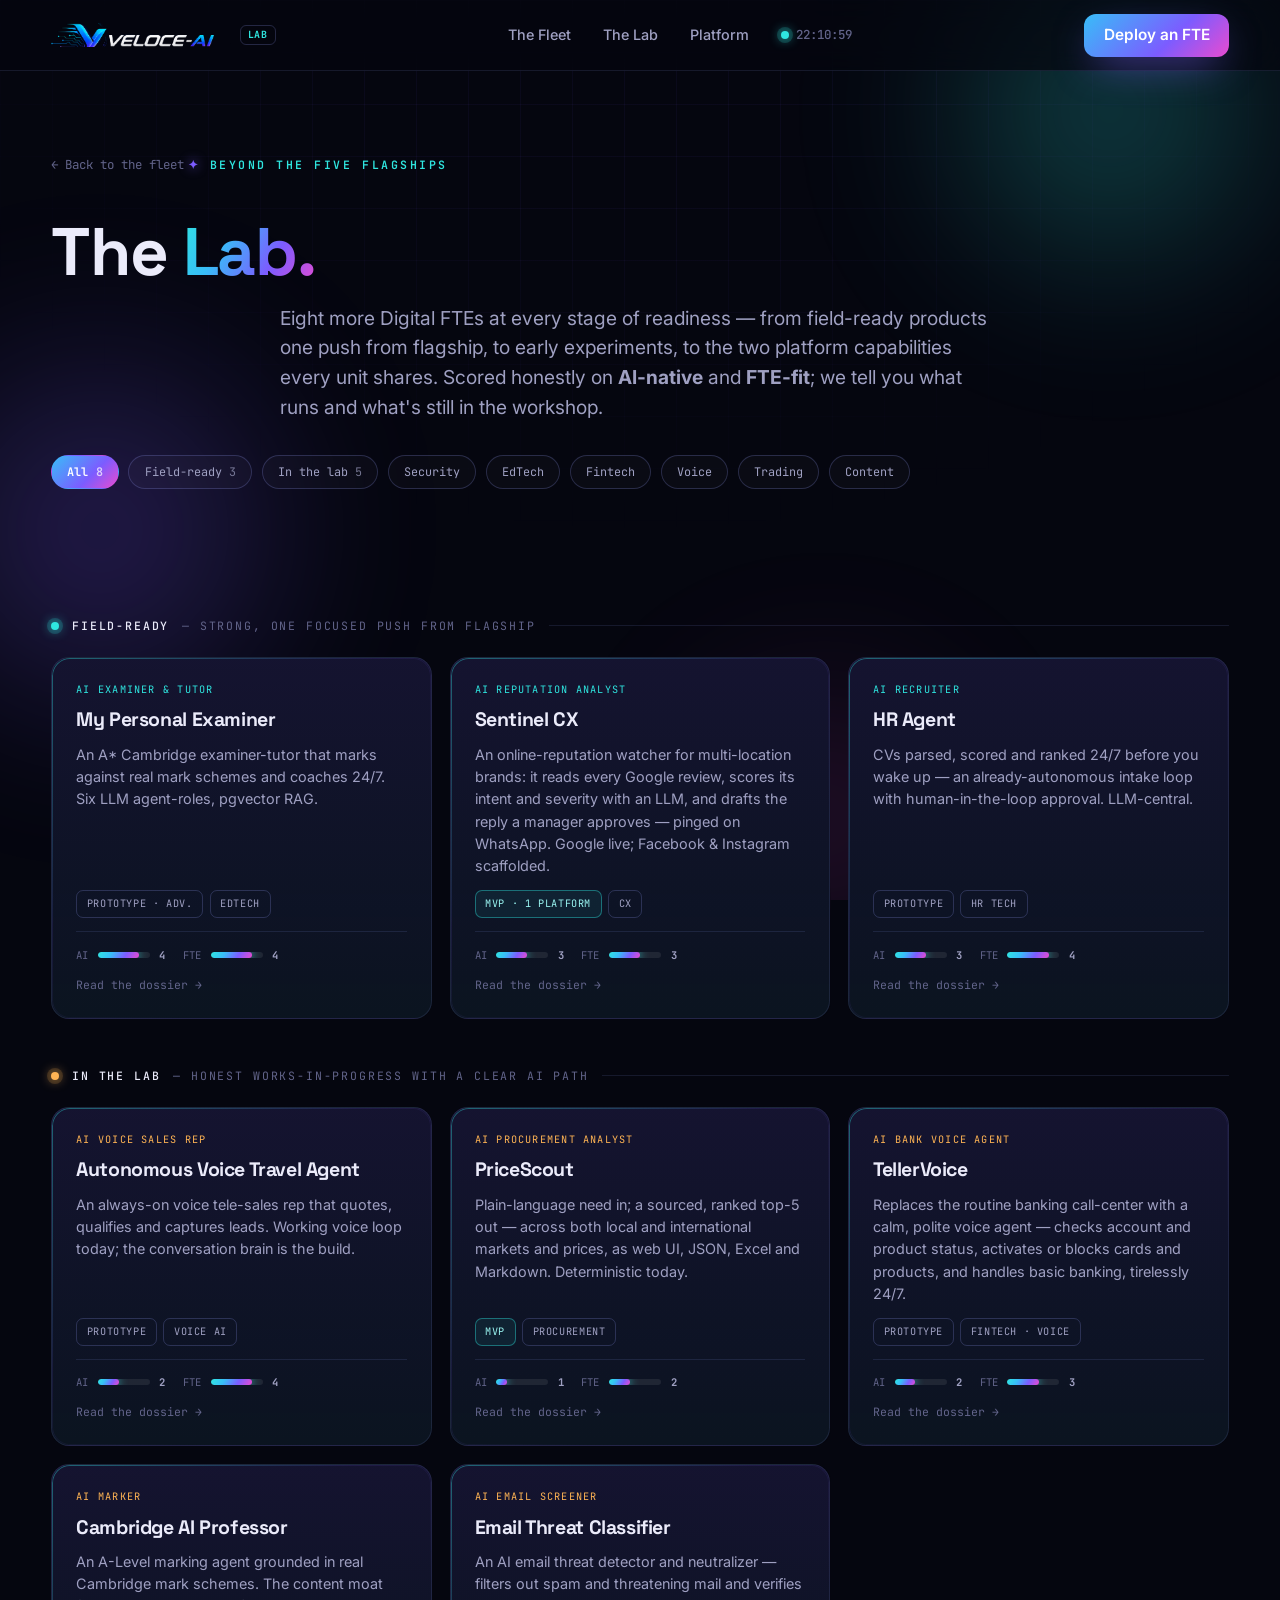
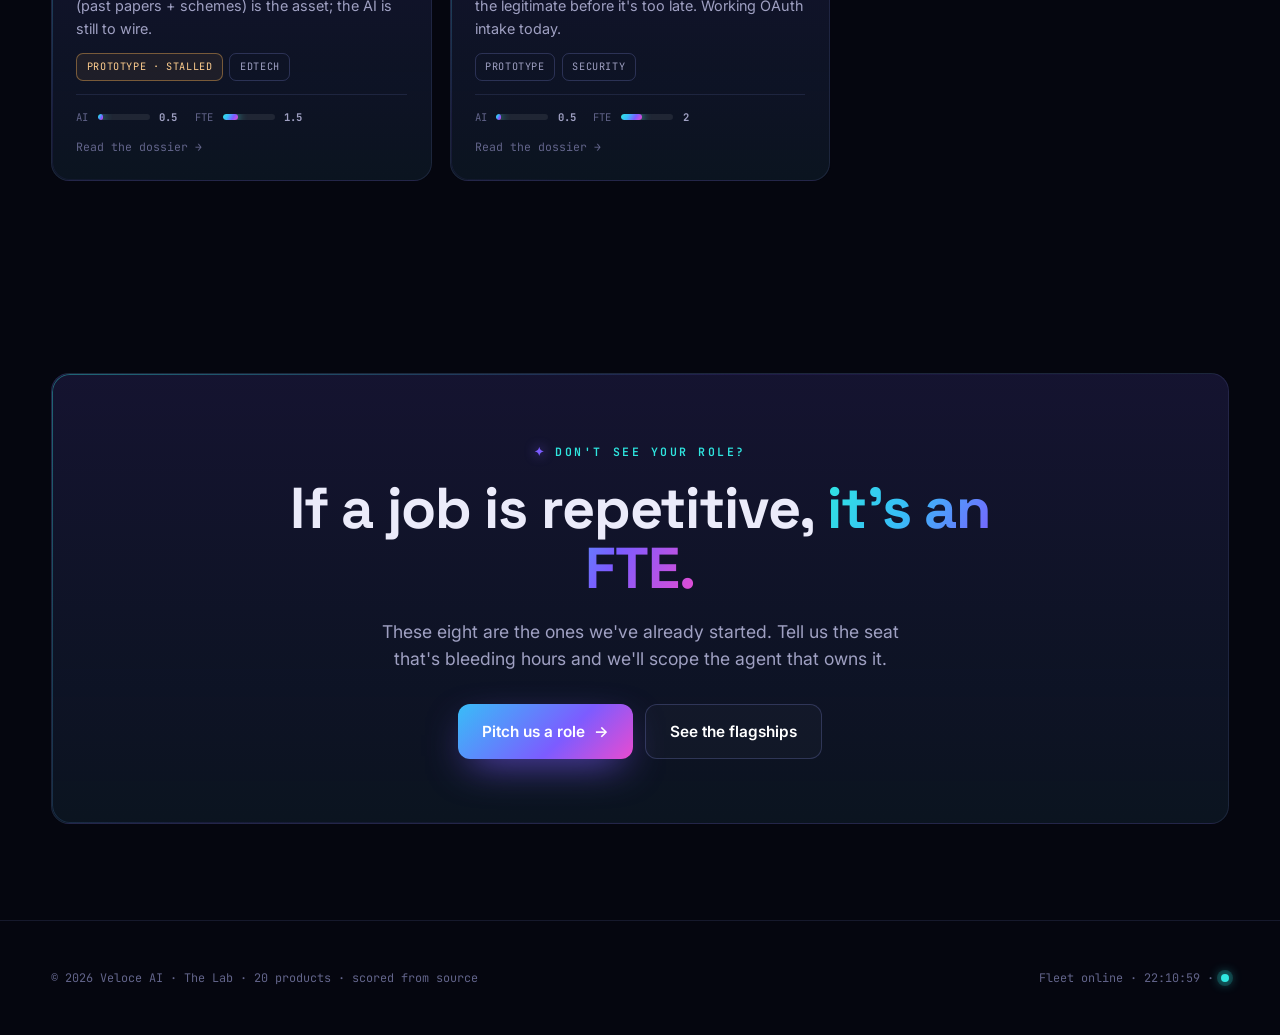
==== commit 7b9d816f: "Publish Veloce-AI 0.4 site (2026 blue/violet rebrand) Sync the full site/ from veloce-0.4: circuit-Y" ====
--- a/lab.html
+++ b/lab.html
@@ -4,11 +4,12 @@
 <meta charset="UTF-8" />
 <meta name="viewport" content="width=device-width, initial-scale=1.0" />
 <title>The Lab · 20 more FTEs in development — Veloce AI</title>
-<meta name="description" content="Beyond the five flagships: 20 more Digital FTEs across security, fintech, edtech, voice, content and trading — field-ready, incubating, and the platform capabilities that power them all." />
+<link rel="icon" type="image/png" href="assets/favicon.png?v=2026" />
+<meta name="description" content="Beyond the seven flagships: 20 more Digital FTEs across security, fintech, edtech, voice, content and trading — field-ready, incubating, and the platform capabilities that power them all." />
 <link rel="preconnect" href="https://fonts.googleapis.com">
 <link rel="preconnect" href="https://fonts.gstatic.com" crossorigin>
 <link href="https://fonts.googleapis.com/css2?family=Space+Grotesk:wght@500;600;700&family=Inter:wght@400;500;600;700&family=JetBrains+Mono:wght@400;500;600&display=swap" rel="stylesheet">
-<link rel="stylesheet" href="assets/styles.css" />
+<link rel="stylesheet" href="assets/styles.css?v=42" />
 <noscript><style>.reveal{opacity:1!important;transform:none!important}.lab-card.hide{display:flex!important}</style></noscript>
 </head>
 <body>
@@ -18,7 +19,7 @@
 
 <nav>
   <div class="wrap">
-    <a class="brand" href="index.html"><span class="mark">✦</span> Veloce <span class="ai">LAB</span></a>
+    <a class="brand" href="index.html"><img src="assets/veloce-word-2026.png?v=2026" alt="Veloce-AI" style="height:24px;width:auto;vertical-align:middle" /> <span class="ai">LAB</span></a>
     <div class="nav-links">
       <a href="index.html#fleet">The Fleet</a>
       <a href="lab.html">The Lab</a>
@@ -35,12 +36,11 @@
     <a class="p-back" href="index.html#fleet">← Back to the fleet</a>
     <span class="eyebrow reveal">Beyond the five flagships</span>
     <h1 class="reveal">The <span class="ai-grad-text">Lab.</span></h1>
-    <p class="sub reveal">Twenty more Digital FTEs at every stage of readiness — from field-ready products one push from flagship, to early experiments, to the two platform capabilities every unit shares. Scored honestly on <b>AI-native</b> and <b>FTE-fit</b>; we tell you what runs and what's still in the workshop.</p>
+    <p class="sub reveal">Eight more Digital FTEs at every stage of readiness — from field-ready products one push from flagship, to early experiments, to the two platform capabilities every unit shares. Scored honestly on <b>AI-native</b> and <b>FTE-fit</b>; we tell you what runs and what's still in the workshop.</p>
     <div class="lab-filters reveal">
-      <button class="chip active" data-filter="all">All <span class="c">20</span></button>
-      <button class="chip" data-filter="field">Field-ready <span class="c">5</span></button>
-      <button class="chip" data-filter="lab">In the lab <span class="c">13</span></button>
-      <button class="chip" data-filter="platform">Platform <span class="c">2</span></button>
+      <button class="chip active" data-filter="all">All <span class="c">8</span></button>
+      <button class="chip" data-filter="field">Field-ready <span class="c">3</span></button>
+      <button class="chip" data-filter="lab">In the lab <span class="c">5</span></button>
       <button class="chip" data-filter="security">Security</button>
       <button class="chip" data-filter="edtech">EdTech</button>
       <button class="chip" data-filter="fintech">Fintech</button>
@@ -69,34 +69,12 @@
         <span class="lab-open">Read the dossier →</span>
       </a>
 
-      <a class="lab-card glass t-field reveal" data-cat="field erp" href="../reports/projects/hamdan-ent.md">
-        <div class="lab-role">AI Finance Clerk</div><h3>Hamdan ERP</h3>
-        <p class="lab-hook">A rupee-accurate double-entry kernel with forced Postgres RLS and an immutable journal — the ideal substrate for autonomous finance agents.</p>
-        <div class="lab-tags"><span class="tag tag-live">MVP</span><span class="tag">ERP</span></div>
-        <div class="lab-meters">
-          <div class="meter-row">AI<div class="bar"><i style="width:20%"></i></div><b>1</b></div>
-          <div class="meter-row">FTE<div class="bar"><i style="width:80%"></i></div><b>4</b></div>
-        </div>
-        <span class="lab-open">Read the dossier →</span>
-      </a>
-
       <a class="lab-card glass t-field reveal" data-cat="field cx" href="../reports/projects/social-scrapper.md">
-        <div class="lab-role">AI Community Manager</div><h3>Sentinel CX</h3>
-        <p class="lab-hook">Always-on AI that reads, sentiment-scores and drafts replies to every review and mention. Hardened LLM core; one channel live, four scaffolded.</p>
+        <div class="lab-role">AI Reputation Analyst</div><h3>Sentinel CX</h3>
+        <p class="lab-hook">An online-reputation watcher for multi-location brands: it reads every Google review, scores its intent and severity with an LLM, and drafts the reply a manager approves — pinged on WhatsApp. Google live; Facebook &amp; Instagram scaffolded.</p>
         <div class="lab-tags"><span class="tag tag-live">MVP · 1 platform</span><span class="tag">CX</span></div>
         <div class="lab-meters">
           <div class="meter-row">AI<div class="bar"><i style="width:60%"></i></div><b>3</b></div>
-          <div class="meter-row">FTE<div class="bar"><i style="width:60%"></i></div><b>3</b></div>
-        </div>
-        <span class="lab-open">Read the dossier →</span>
-      </a>
-
-      <a class="lab-card glass t-field reveal" data-cat="field security" href="../reports/projects/phishing-scanner.md">
-        <div class="lab-role">AI SOC Analyst</div><h3>Phishing Scanner</h3>
-        <p class="lab-hook">Explainable phishing triage with cost-gated LLM escalation — cheap ML runs first, the model only when it's borderline. Real, runnable code.</p>
-        <div class="lab-tags"><span class="tag tag-live">MVP</span><span class="tag">Security</span></div>
-        <div class="lab-meters">
-          <div class="meter-row">AI<div class="bar"><i style="width:40%"></i></div><b>2</b></div>
           <div class="meter-row">FTE<div class="bar"><i style="width:60%"></i></div><b>3</b></div>
         </div>
         <span class="lab-open">Read the dossier →</span>
@@ -119,7 +97,7 @@
     <div class="lab-grid">
 
       <a class="lab-card glass t-lab reveal" data-cat="lab voice" href="../reports/projects/travel-insurance-voice-agent.md">
-        <div class="lab-role">AI Voice Sales Rep</div><h3>Safe Journey Voice Agent</h3>
+        <div class="lab-role">AI Voice Sales Rep</div><h3>Autonomous Voice Travel Agent</h3>
         <p class="lab-hook">An always-on voice tele-sales rep that quotes, qualifies and captures leads. Working voice loop today; the conversation brain is the build.</p>
         <div class="lab-tags"><span class="tag">Prototype</span><span class="tag">Voice AI</span></div>
         <div class="lab-meters">
@@ -129,31 +107,9 @@
         <span class="lab-open">Read the dossier →</span>
       </a>
 
-      <a class="lab-card glass t-lab reveal" data-cat="lab content" href="../reports/projects/slides-creator.md">
-        <div class="lab-role">AI Presentation Designer</div><h3>Slides Creator</h3>
-        <p class="lab-hook">Brief in, branded <em>editable</em> PowerPoint out by morning — a real engine that emits native decks, not screenshots. The agent wrapper is next.</p>
-        <div class="lab-tags"><span class="tag">Prototype</span><span class="tag">Content</span></div>
-        <div class="lab-meters">
-          <div class="meter-row">AI<div class="bar"><i style="width:20%"></i></div><b>1</b></div>
-          <div class="meter-row">FTE<div class="bar"><i style="width:80%"></i></div><b>4</b></div>
-        </div>
-        <span class="lab-open">Read the dossier →</span>
-      </a>
-
-      <a class="lab-card glass t-lab reveal" data-cat="lab erp" href="../reports/projects/alyan-uroojj-pos.md">
-        <div class="lab-role">AI Retail Back-Office</div><h3>Uroojj POS/ERP</h3>
-        <p class="lab-hook">A legacy MS-Access perfume ERP, reimagined as an AI-run bilingual back-office. A deep planning dossier today — the build is the work ahead.</p>
-        <div class="lab-tags"><span class="tag tag-road">Idea</span><span class="tag">Retail ERP</span></div>
-        <div class="lab-meters">
-          <div class="meter-row">AI<div class="bar"><i style="width:10%"></i></div><b>0.5</b></div>
-          <div class="meter-row">FTE<div class="bar"><i style="width:80%"></i></div><b>4</b></div>
-        </div>
-        <span class="lab-open">Read the dossier →</span>
-      </a>
-
       <a class="lab-card glass t-lab reveal" data-cat="lab procurement" href="../reports/projects/price-research.md">
-        <div class="lab-role">AI Procurement Analyst</div><h3>SME Price Research Engine</h3>
-        <p class="lab-hook">Plain-language need in; a sourced, ranked PKR top-5 out — across Pakistani retailers, as web UI, JSON, Excel and Markdown. Deterministic today.</p>
+        <div class="lab-role">AI Procurement Analyst</div><h3>PriceScout</h3>
+        <p class="lab-hook">Plain-language need in; a sourced, ranked top-5 out — across both local and international markets and prices, as web UI, JSON, Excel and Markdown. Deterministic today.</p>
         <div class="lab-tags"><span class="tag tag-live">MVP</span><span class="tag">Procurement</span></div>
         <div class="lab-meters">
           <div class="meter-row">AI<div class="bar"><i style="width:20%"></i></div><b>1</b></div>
@@ -162,46 +118,13 @@
         <span class="lab-open">Read the dossier →</span>
       </a>
 
-      <a class="lab-card glass t-lab reveal" data-cat="lab tooling" href="../reports/projects/promptforge.md">
-        <div class="lab-role">AI Workflow Builder</div><h3>PromptForge</h3>
-        <p class="lab-hook">Turn a prompt template into a self-running AI worker. A solid full-stack base (35 templates, 11-provider gateway) waiting for an agent layer.</p>
-        <div class="lab-tags"><span class="tag tag-live">MVP</span><span class="tag">Tooling</span></div>
-        <div class="lab-meters">
-          <div class="meter-row">AI<div class="bar"><i style="width:40%"></i></div><b>2</b></div>
-          <div class="meter-row">FTE<div class="bar"><i style="width:20%"></i></div><b>1</b></div>
-        </div>
-        <span class="lab-open">Read the dossier →</span>
-      </a>
-
       <a class="lab-card glass t-lab reveal" data-cat="lab fintech voice" href="../reports/projects/card-blocking-demo.md">
-        <div class="lab-role">AI Bank Voice Agent</div><h3>Voice Card-Blocking</h3>
-        <p class="lab-hook">Block a stolen card by voice — Urdu or English — 24/7. Real Whisper + TTS loop; the intent and banking backend are the upgrade.</p>
+        <div class="lab-role">AI Bank Voice Agent</div><h3>TellerVoice</h3>
+        <p class="lab-hook">Replaces the routine banking call-center with a calm, polite voice agent — checks account and product status, activates or blocks cards and products, and handles basic banking, tirelessly 24/7.</p>
         <div class="lab-tags"><span class="tag">Prototype</span><span class="tag">Fintech · Voice</span></div>
         <div class="lab-meters">
           <div class="meter-row">AI<div class="bar"><i style="width:40%"></i></div><b>2</b></div>
           <div class="meter-row">FTE<div class="bar"><i style="width:60%"></i></div><b>3</b></div>
-        </div>
-        <span class="lab-open">Read the dossier →</span>
-      </a>
-
-      <a class="lab-card glass t-lab reveal" data-cat="lab fintech" href="../reports/projects/card-bin-tracker.md">
-        <div class="lab-role">AI Promo Ops Agent</div><h3>Deal Cracker</h3>
-        <p class="lab-hook">Type a card BIN, staff instantly see the right bank discount. A deployed webapp whose manual quarterly data ingestion an agent could own.</p>
-        <div class="lab-tags"><span class="tag tag-live">MVP · deployed</span><span class="tag">Fintech</span></div>
-        <div class="lab-meters">
-          <div class="meter-row">AI<div class="bar"><i style="width:4%"></i></div><b>0</b></div>
-          <div class="meter-row">FTE<div class="bar"><i style="width:60%"></i></div><b>3</b></div>
-        </div>
-        <span class="lab-open">Read the dossier →</span>
-      </a>
-
-      <a class="lab-card glass t-lab reveal" data-cat="lab edtech" href="../reports/projects/interactive-robotics-book.md">
-        <div class="lab-role">AI Author + Tutor</div><h3>Interactive Robotics Book</h3>
-        <p class="lab-hook">Autonomous AI authors the chapters; a 24/7 AI tutor teaches the reader. A v1 shipped 3 live chapters; v2 is scaffolding being rebuilt.</p>
-        <div class="lab-tags"><span class="tag">Prototype</span><span class="tag">EdTech</span></div>
-        <div class="lab-meters">
-          <div class="meter-row">AI<div class="bar"><i style="width:60%"></i></div><b>3</b></div>
-          <div class="meter-row">FTE<div class="bar"><i style="width:40%"></i></div><b>2</b></div>
         </div>
         <span class="lab-open">Read the dossier →</span>
       </a>
@@ -219,71 +142,11 @@
 
       <a class="lab-card glass t-lab reveal" data-cat="lab security" href="../reports/projects/email-spam-classifier.md">
         <div class="lab-role">AI Email Screener</div><h3>Email Threat Classifier</h3>
-        <p class="lab-hook">A Gmail screener for phishing, spam and spoofing. Rules-only today with a working OAuth intake — a clean base for a real AI email-security FTE.</p>
+        <p class="lab-hook">An AI email threat detector and neutralizer — filters out spam and threatening mail and verifies the legitimate before it&#39;s too late. Working OAuth intake today.</p>
         <div class="lab-tags"><span class="tag">Prototype</span><span class="tag">Security</span></div>
         <div class="lab-meters">
           <div class="meter-row">AI<div class="bar"><i style="width:10%"></i></div><b>0.5</b></div>
           <div class="meter-row">FTE<div class="bar"><i style="width:40%"></i></div><b>2</b></div>
-        </div>
-        <span class="lab-open">Read the dossier →</span>
-      </a>
-
-      <a class="lab-card glass t-lab reveal" data-cat="lab content" href="../reports/projects/linkedin-post.md">
-        <div class="lab-role">AI Content Marketer</div><h3>LinkedIn Post Writer</h3>
-        <p class="lab-hook">An always-on LinkedIn ghostwriter: on-brand posts, on schedule, while you sleep. A thin skill today with an obvious content-agent expansion.</p>
-        <div class="lab-tags"><span class="tag">Prototype</span><span class="tag">Content</span></div>
-        <div class="lab-meters">
-          <div class="meter-row">AI<div class="bar"><i style="width:20%"></i></div><b>1</b></div>
-          <div class="meter-row">FTE<div class="bar"><i style="width:40%"></i></div><b>2</b></div>
-        </div>
-        <span class="lab-open">Read the dossier →</span>
-      </a>
-
-      <a class="lab-card glass t-lab reveal" data-cat="lab trading" href="../reports/projects/auto-trade.md">
-        <div class="lab-role">AI Trade Filter</div><h3>Auto Trade System</h3>
-        <p class="lab-hook">An AI co-pilot that filters every Gold signal and shows its work. A real MT4→XGBoost forward-test with unusually honest self-correcting analysis.</p>
-        <div class="lab-tags"><span class="tag tag-live">MVP · forward-test</span><span class="tag">Trading</span></div>
-        <div class="lab-meters">
-          <div class="meter-row">AI<div class="bar"><i style="width:40%"></i></div><b>2</b></div>
-          <div class="meter-row">FTE<div class="bar"><i style="width:40%"></i></div><b>2</b></div>
-        </div>
-        <span class="lab-open">Read the dossier →</span>
-      </a>
-
-      <a class="lab-card glass t-lab reveal" data-cat="lab trading" href="../reports/projects/anjum-autotrade.md">
-        <div class="lab-role">AI Risk Officer</div><h3>Anjum AutoTrade</h3>
-        <p class="lab-hook">An AI risk officer that enforces a trading rulebook 24/7 — tiers, loss caps, audit trails. Disciplined ML governance is the real differentiator.</p>
-        <div class="lab-tags"><span class="tag">Prototype · research</span><span class="tag">Trading</span></div>
-        <div class="lab-meters">
-          <div class="meter-row">AI<div class="bar"><i style="width:40%"></i></div><b>2</b></div>
-          <div class="meter-row">FTE<div class="bar"><i style="width:60%"></i></div><b>3</b></div>
-        </div>
-        <span class="lab-open">Read the dossier →</span>
-      </a>
-    </div>
-
-    <!-- PLATFORM -->
-    <div class="lab-cat reveal"><span class="dot violet"></span> <b>The platform moat</b> — reused by every FTE, never sold standalone</div>
-    <div class="lab-grid">
-
-      <a class="lab-card glass t-moat reveal" data-cat="platform" href="../reports/projects/my-skills.md">
-        <div class="lab-role">The agents' hands</div><h3>My Skills Collection</h3>
-        <p class="lab-hook">71 vetted capabilities — browser, docs, comms, extraction — the shared library that gives every Digital FTE real hands. The capability moat.</p>
-        <div class="lab-tags"><span class="tag tag-live">MVP</span><span class="tag">71 skills</span></div>
-        <div class="lab-meters">
-          <div class="meter-row">AI<div class="bar"><i style="width:80%"></i></div><b>4</b></div>
-          <div class="meter-row">FTE<div class="bar"><i style="width:100%"></i></div><b>5</b></div>
-        </div>
-        <span class="lab-open">Read the dossier →</span>
-      </a>
-
-      <a class="lab-card glass t-moat reveal" data-cat="platform" href="../reports/projects/whatsapp-mcp.md">
-        <div class="lab-role">The agents' voice</div><h3>WhatsApp MCP</h3>
-        <p class="lab-hook">The WhatsApp channel our autonomous FTEs read and reply through 24/7 — a hardened bridge already driving live agents across the portfolio.</p>
-        <div class="lab-tags"><span class="tag tag-live">MVP</span><span class="tag">Channel</span></div>
-        <div class="lab-meters">
-          <div class="meter-row">AI<div class="bar"><i style="width:20%"></i></div><b>1</b></div>
-          <div class="meter-row">FTE<div class="bar"><i style="width:80%"></i></div><b>4</b></div>
         </div>
         <span class="lab-open">Read the dossier →</span>
       </a>
@@ -296,7 +159,7 @@
     <div class="final-card glass reveal">
       <span class="eyebrow" style="justify-content:center;display:inline-flex">Don't see your role?</span>
       <h2>If a job is repetitive, <span class="ai-grad-text">it's an FTE.</span></h2>
-      <p>These twenty are the ones we've already started. Tell us the seat that's bleeding hours and we'll scope the agent that owns it.</p>
+      <p>These eight are the ones we've already started. Tell us the seat that's bleeding hours and we'll scope the agent that owns it.</p>
       <div style="display:flex;gap:.8rem;justify-content:center;flex-wrap:wrap">
         <a href="mailto:hello@veloce-ai.com" class="btn btn-primary">Pitch us a role <span class="arr">→</span></a>
         <a href="index.html#fleet" class="btn btn-ghost">See the flagships</a>
@@ -312,6 +175,6 @@
   </div></div>
 </footer>
 
-<script src="assets/app.js"></script>
+<script src="assets/app.js?v=42"></script>
 </body>
 </html>
--- a/assets/styles.css
+++ b/assets/styles.css
@@ -75,11 +75,11 @@
 /* backdrop layers */
 .grid-bg{ position:fixed; inset:0; z-index:-2; pointer-events:none; background-image:linear-gradient(rgba(124,92,255,.05) 1px,transparent 1px),linear-gradient(90deg,rgba(124,92,255,.05) 1px,transparent 1px); background-size:52px 52px; -webkit-mask-image:radial-gradient(80vw 80vh at 50% 0%,#000 30%,transparent 75%); mask-image:radial-gradient(80vw 80vh at 50% 0%,#000 30%,transparent 75%); }
 .orbs{ position:fixed; inset:0; z-index:-3; pointer-events:none; overflow:hidden; }
-.orb{ position:absolute; border-radius:50%; filter:blur(80px); opacity:.5; animation:float 14s ease-in-out infinite; }
+.orb{ position:absolute; border-radius:50%; filter:blur(80px); opacity:.34; animation:float 24s ease-in-out infinite; }
 .orb.c1{ width:460px; height:460px; background:radial-gradient(circle,#2FE6E0,transparent 65%); top:-120px; right:-60px; }
 .orb.c2{ width:520px; height:520px; background:radial-gradient(circle,#7C5CFF,transparent 65%); top:30%; left:-160px; animation-delay:-4s; }
-.orb.c3{ width:400px; height:400px; background:radial-gradient(circle,#E94BD0,transparent 65%); bottom:-120px; right:20%; opacity:.3; animation-delay:-8s; }
-@keyframes float{ 0%,100%{ transform:translateY(0) translateX(0); } 50%{ transform:translateY(-30px) translateX(20px); } }
+.orb.c3{ width:400px; height:400px; background:radial-gradient(circle,#E94BD0,transparent 65%); bottom:-120px; right:20%; opacity:.2; animation-delay:-8s; }
+@keyframes float{ 0%,100%{ transform:translateY(0) translateX(0); } 50%{ transform:translateY(-14px) translateX(9px); } }
 .void-base{ position:fixed; inset:0; z-index:-4; background:var(--void); pointer-events:none; }
 
 /* ---------- NAV ---------- */
